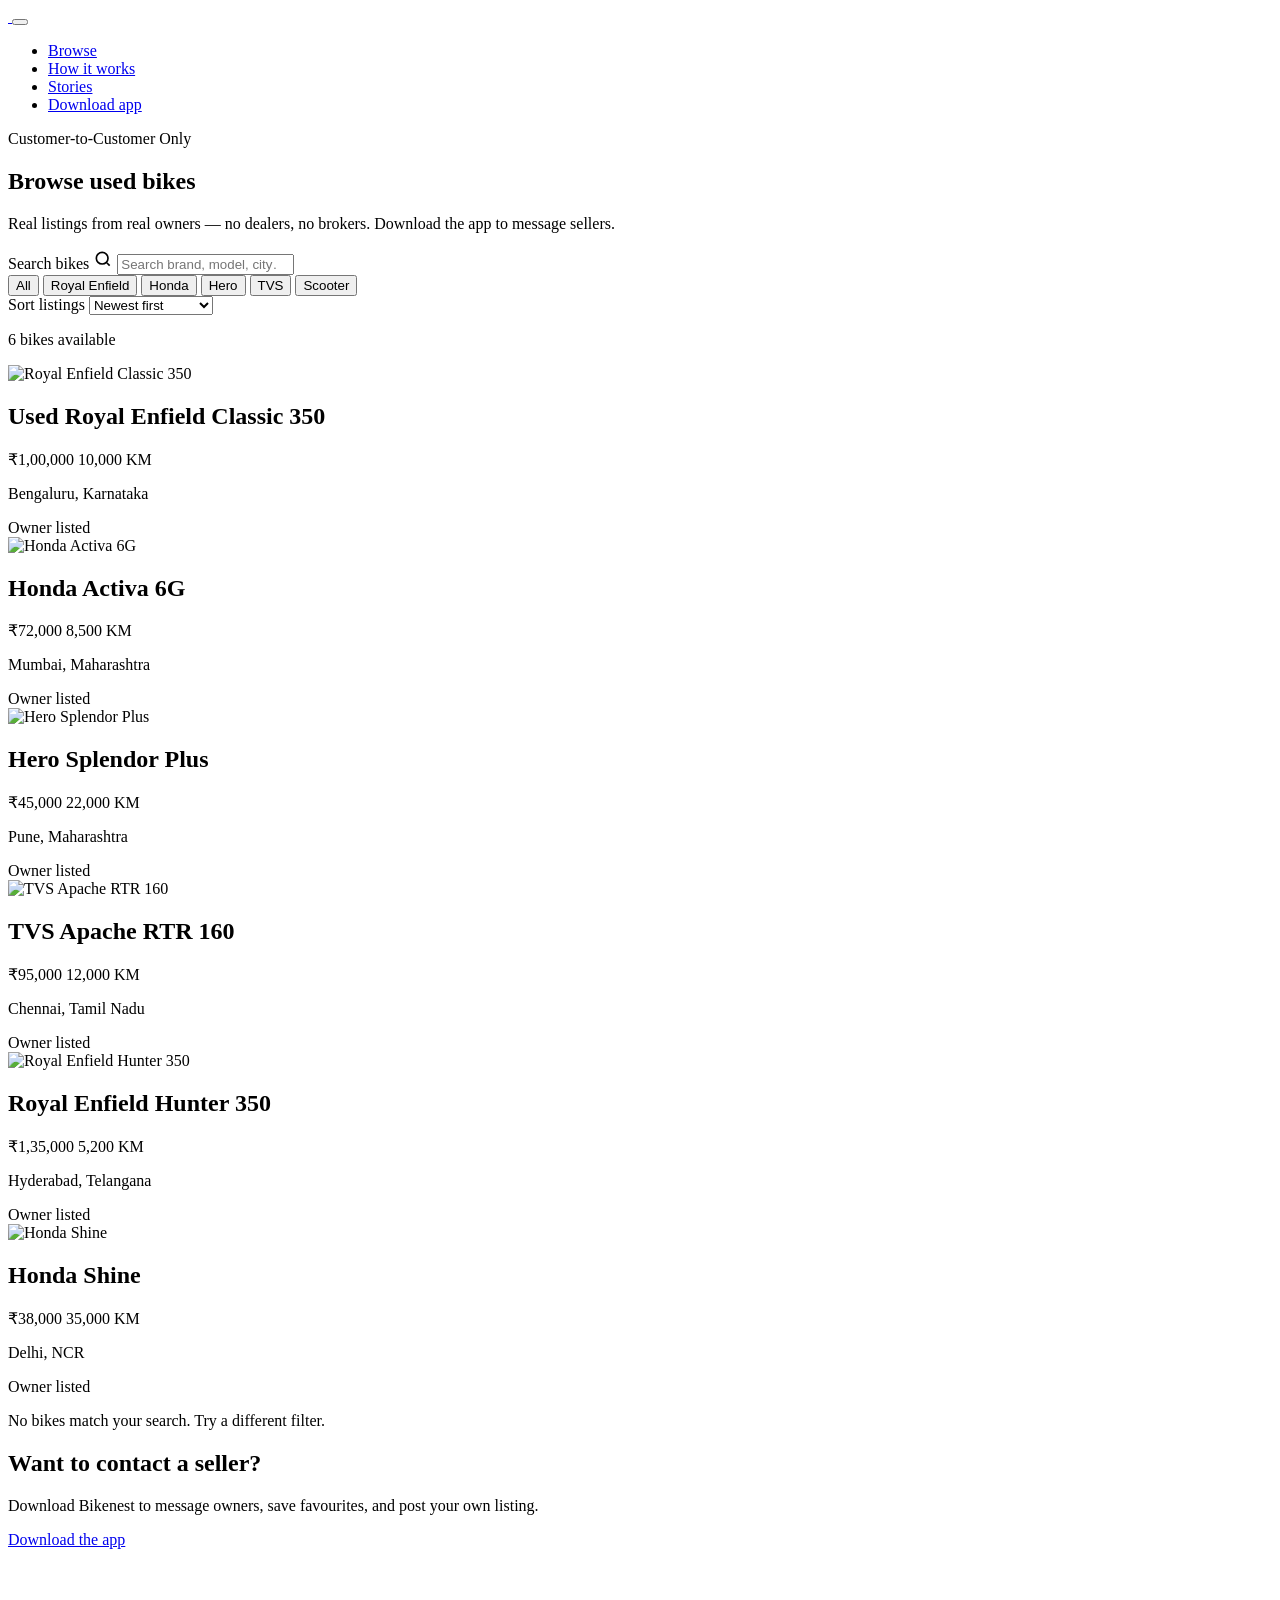
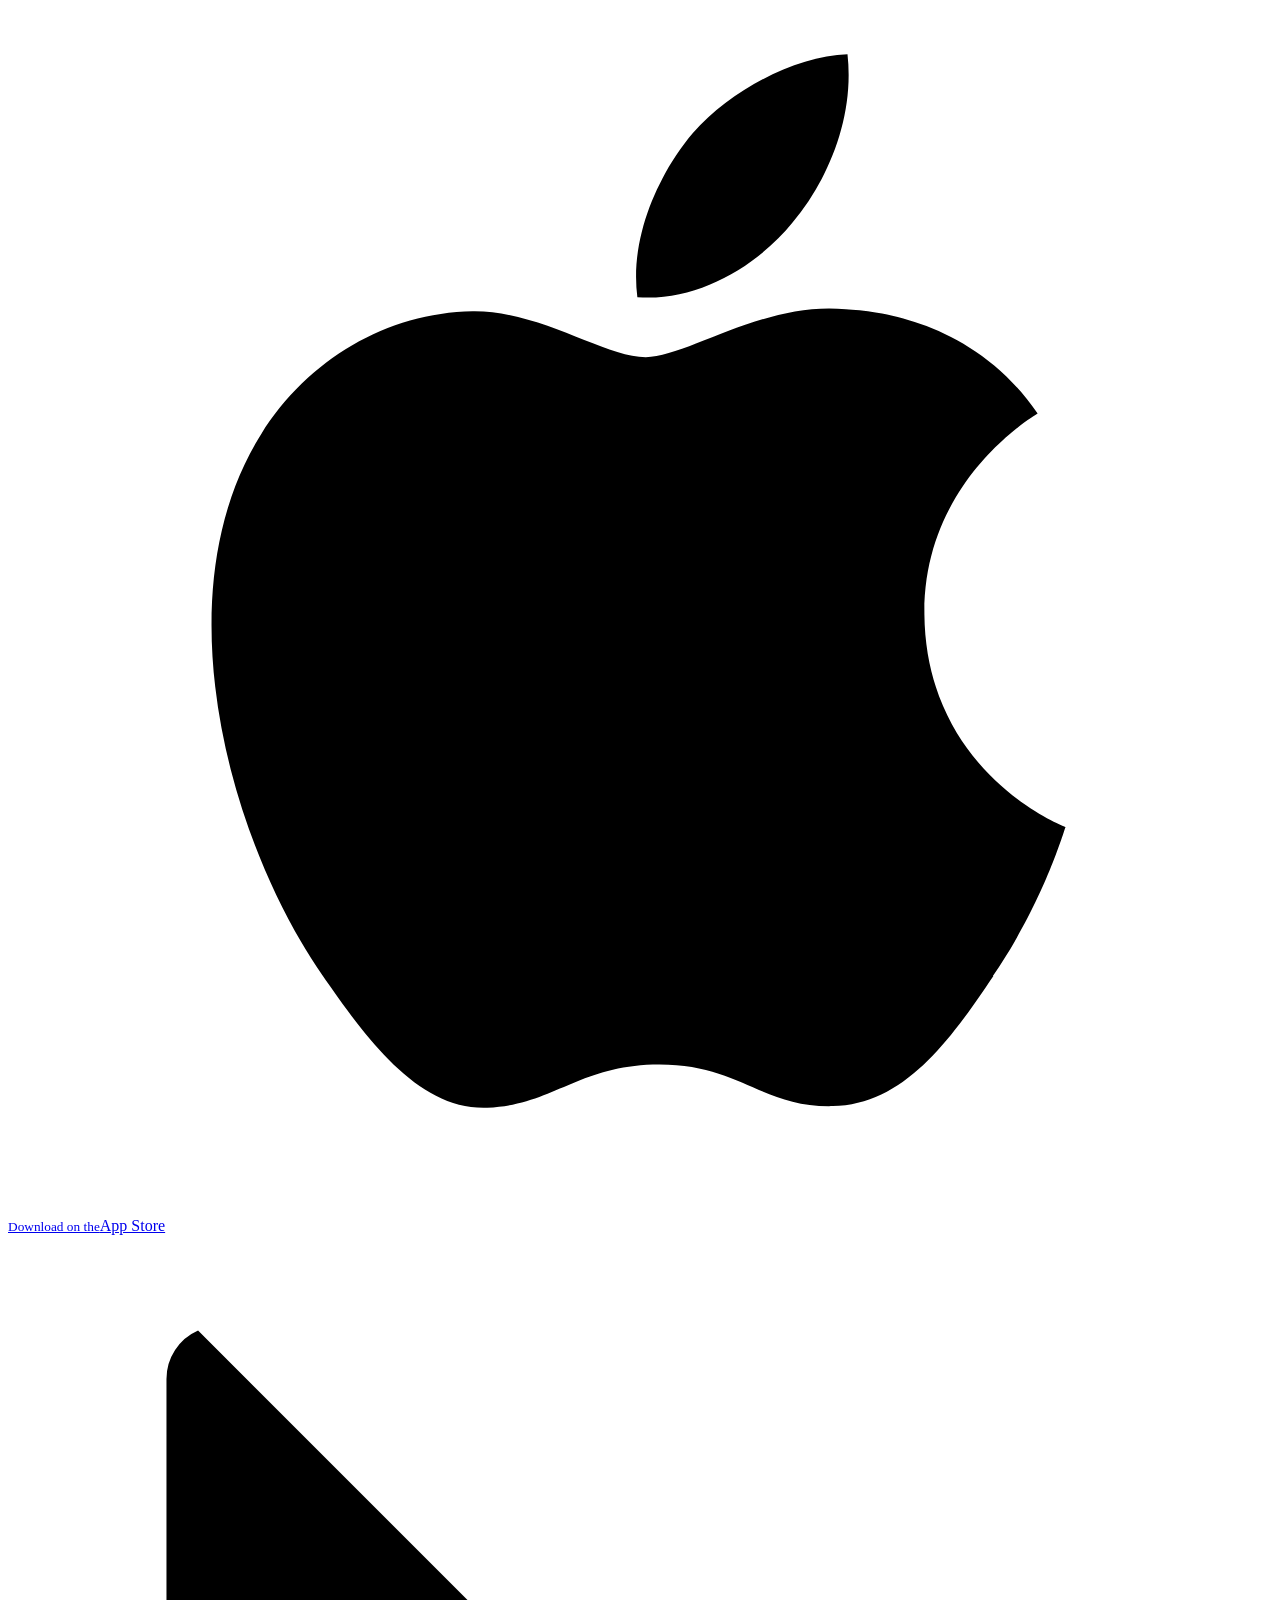
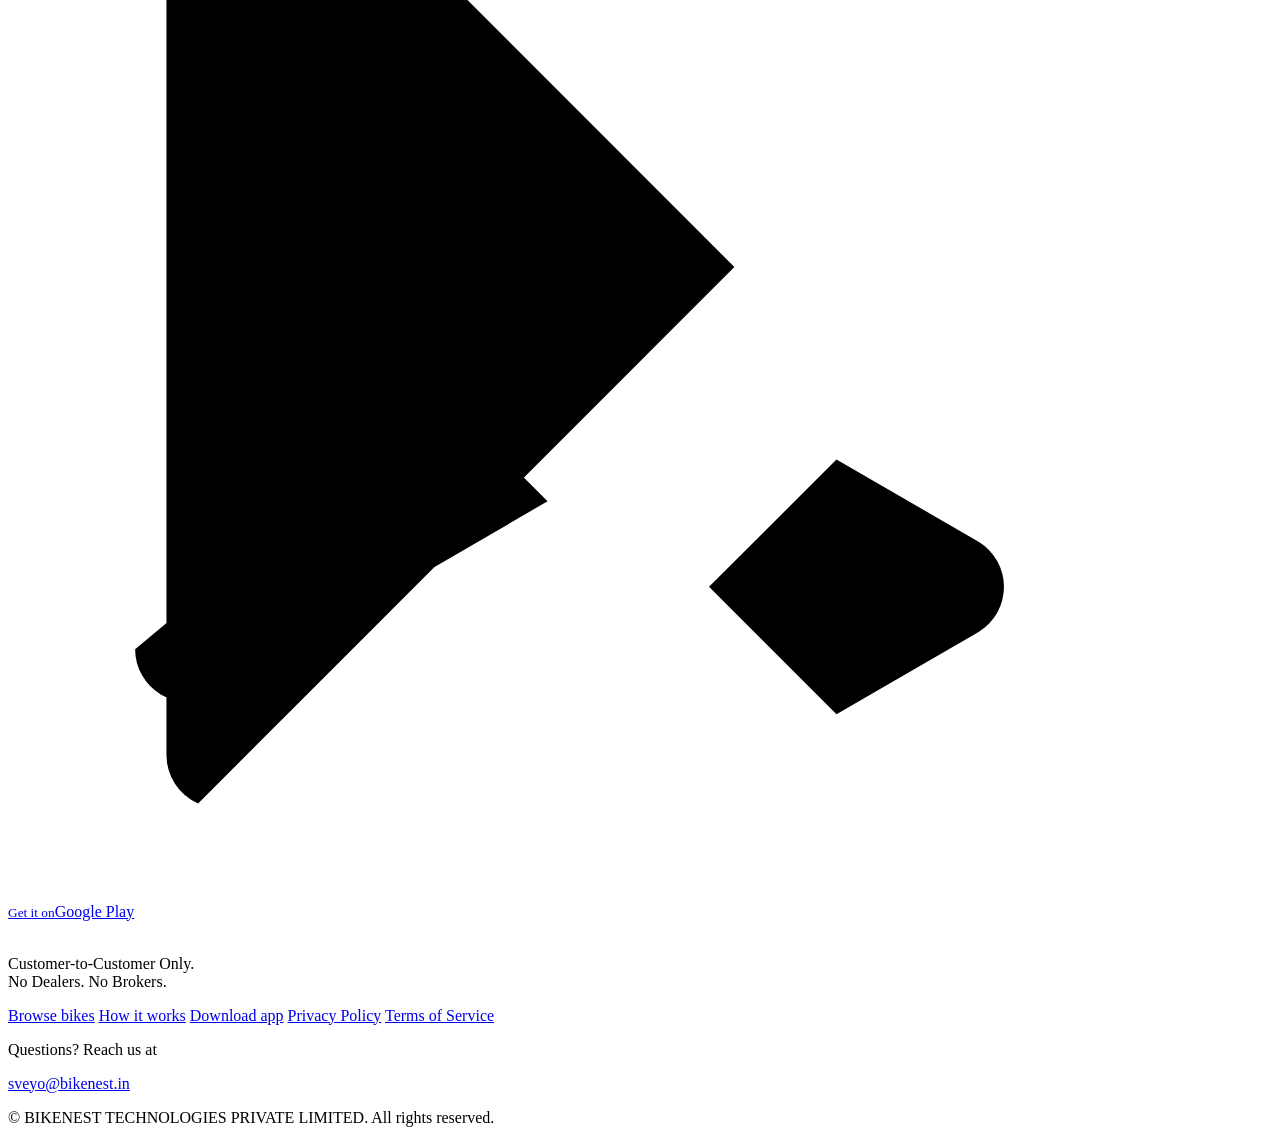
==== browse.html @ f3885f5f "Add files via upload" ====
<!DOCTYPE html>
<html lang="en">
<head>
  <meta charset="UTF-8">
  <meta name="viewport" content="width=device-width, initial-scale=1.0">
  <meta name="description" content="Browse used motorcycles and scooters listed by real owners on Bikenest.">
  <title>Browse Used Bikes — Bikenest</title>
  <link rel="preconnect" href="https://fonts.googleapis.com">
  <link rel="preconnect" href="https://fonts.gstatic.com" crossorigin>
  <link href="https://fonts.googleapis.com/css2?family=DM+Serif+Display:ital@0;1&family=Inter:wght@400;500;600;700&display=swap" rel="stylesheet">
  <link rel="stylesheet" href="css/styles.css">
  <link rel="icon" href="images/sveyo-bikenest-logo.png" type="image/png">
</head>
<body>
  <header class="site-header">
    <nav class="nav container" aria-label="Main navigation">
      <a href="index.html" class="logo" aria-label="Bikenest home">
        <img src="images/sveyo-bikenest-logo.png" alt="" class="logo-img">
      </a>

      <button class="nav-toggle" type="button" aria-expanded="false" aria-controls="nav-menu" aria-label="Open menu">
        <span></span>
        <span></span>
        <span></span>
      </button>

      <ul id="nav-menu" class="nav-links">
        <li><a href="browse.html" aria-current="page">Browse</a></li>
        <li><a href="index.html#how-it-works">How it works</a></li>
        <li><a href="index.html#stories">Stories</a></li>
        <li><a href="index.html#download" class="btn btn-sm">Download app</a></li>
      </ul>
    </nav>
  </header>

  <main>
    <section class="page-hero page-hero--browse">
      <div class="container">
        <p class="eyebrow">Customer-to-Customer Only</p>
        <h1>Browse used bikes</h1>
        <p class="page-hero-lead">Real listings from real owners — no dealers, no brokers. Download the app to message sellers.</p>
      </div>
    </section>

    <section class="browse-toolbar">
      <div class="container browse-toolbar-inner">
        <label class="search-field">
          <span class="sr-only">Search bikes</span>
          <svg width="20" height="20" viewBox="0 0 24 24" fill="none" stroke="currentColor" stroke-width="2" aria-hidden="true"><circle cx="11" cy="11" r="7"/><path d="m20 20-3.5-3.5"/></svg>
          <input type="search" id="search-input" placeholder="Search brand, model, city…" autocomplete="off">
        </label>

        <div class="filter-row">
          <div class="filter-chips" role="group" aria-label="Filter by type">
            <button type="button" class="filter-chip is-active" data-filter="all">All</button>
            <button type="button" class="filter-chip" data-filter="royal enfield">Royal Enfield</button>
            <button type="button" class="filter-chip" data-filter="honda">Honda</button>
            <button type="button" class="filter-chip" data-filter="hero">Hero</button>
            <button type="button" class="filter-chip" data-filter="tvs">TVS</button>
            <button type="button" class="filter-chip" data-filter="scooter">Scooter</button>
          </div>

          <label class="select-field">
            <span class="sr-only">Sort listings</span>
            <select id="sort-select" aria-label="Sort listings">
              <option value="newest">Newest first</option>
              <option value="price-low">Price: low to high</option>
              <option value="price-high">Price: high to low</option>
              <option value="mileage">Lowest mileage</option>
            </select>
          </label>
        </div>
      </div>
    </section>

    <section class="section browse-section">
      <div class="container">
        <p class="browse-count"><span id="listing-count">6</span> bikes available</p>

        <div class="listing-grid" id="listing-grid">
          <article class="bike-card" data-brand="royal enfield" data-price="100000" data-mileage="10000" data-keywords="royal enfield classic 350 bengaluru">
            <img src="images/bike-royal-enfield.jpg" alt="Royal Enfield Classic 350" class="bike-card-image" loading="lazy">
            <div class="bike-card-body">
              <h2>Used Royal Enfield Classic 350</h2>
              <div class="bike-card-meta">
                <span class="price">₹1,00,000</span>
                <span class="mileage">10,000 KM</span>
              </div>
              <p class="bike-card-location">Bengaluru, Karnataka</p>
              <span class="bike-card-tag">Owner listed</span>
            </div>
          </article>

          <article class="bike-card" data-brand="honda" data-price="72000" data-mileage="8500" data-keywords="honda activa 6g scooter mumbai">
            <img src="images/bike-activa.jpg" alt="Honda Activa 6G" class="bike-card-image" loading="lazy">
            <div class="bike-card-body">
              <h2>Honda Activa 6G</h2>
              <div class="bike-card-meta">
                <span class="price">₹72,000</span>
                <span class="mileage">8,500 KM</span>
              </div>
              <p class="bike-card-location">Mumbai, Maharashtra</p>
              <span class="bike-card-tag">Owner listed</span>
            </div>
          </article>

          <article class="bike-card" data-brand="hero" data-price="45000" data-mileage="22000" data-keywords="hero splendor plus pune">
            <img src="images/bike-splendor.jpg" alt="Hero Splendor Plus" class="bike-card-image" loading="lazy">
            <div class="bike-card-body">
              <h2>Hero Splendor Plus</h2>
              <div class="bike-card-meta">
                <span class="price">₹45,000</span>
                <span class="mileage">22,000 KM</span>
              </div>
              <p class="bike-card-location">Pune, Maharashtra</p>
              <span class="bike-card-tag">Owner listed</span>
            </div>
          </article>

          <article class="bike-card" data-brand="tvs" data-price="95000" data-mileage="12000" data-keywords="tvs apache rtr 160 chennai">
            <img src="images/bike-apache.jpg" alt="TVS Apache RTR 160" class="bike-card-image" loading="lazy">
            <div class="bike-card-body">
              <h2>TVS Apache RTR 160</h2>
              <div class="bike-card-meta">
                <span class="price">₹95,000</span>
                <span class="mileage">12,000 KM</span>
              </div>
              <p class="bike-card-location">Chennai, Tamil Nadu</p>
              <span class="bike-card-tag">Owner listed</span>
            </div>
          </article>

          <article class="bike-card" data-brand="royal enfield" data-price="135000" data-mileage="5200" data-keywords="royal enfield hunter 350 hyderabad">
            <img src="images/bike-hunter.jpg" alt="Royal Enfield Hunter 350" class="bike-card-image" loading="lazy">
            <div class="bike-card-body">
              <h2>Royal Enfield Hunter 350</h2>
              <div class="bike-card-meta">
                <span class="price">₹1,35,000</span>
                <span class="mileage">5,200 KM</span>
              </div>
              <p class="bike-card-location">Hyderabad, Telangana</p>
              <span class="bike-card-tag">Owner listed</span>
            </div>
          </article>

          <article class="bike-card" data-brand="honda" data-price="38000" data-mileage="35000" data-keywords="honda shine scooter delhi">
            <img src="images/bike-splendor.jpg" alt="Honda Shine" class="bike-card-image" loading="lazy">
            <div class="bike-card-body">
              <h2>Honda Shine</h2>
              <div class="bike-card-meta">
                <span class="price">₹38,000</span>
                <span class="mileage">35,000 KM</span>
              </div>
              <p class="bike-card-location">Delhi, NCR</p>
              <span class="bike-card-tag">Owner listed</span>
            </div>
          </article>
        </div>

        <p class="browse-empty is-hidden" id="browse-empty">No bikes match your search. Try a different filter.</p>
      </div>
    </section>

    <section class="app-cta-banner">
      <div class="container app-cta-inner">
        <div>
          <h2>Want to contact a seller?</h2>
          <p>Download Bikenest to message owners, save favourites, and post your own listing.</p>
        </div>
        <div class="app-cta-actions">
          <a href="index.html#download" class="btn btn-primary">Download the app</a>
          <a href="#" class="store-badge store-badge--apple" data-store="appStore" aria-label="Download on the App Store">
            <svg viewBox="0 0 24 24" aria-hidden="true"><path d="M18.71 19.5c-.83 1.24-1.71 2.45-3.05 2.47-1.34.03-1.77-.79-3.29-.79-1.53 0-2 .77-3.27.82-1.31.05-2.3-1.32-3.14-2.53C4.25 17 2.94 12.45 4.7 9.39c.87-1.52 2.43-2.48 4.12-2.51 1.28-.02 2.5.87 3.29.87.78 0 2.26-1.07 3.8-.91.65.03 2.47.26 3.64 1.98-.09.06-2.17 1.28-2.15 3.81.03 3.02 2.65 4.03 2.68 4.04-.03.07-.42 1.44-1.38 2.83M13 3.5c.73-.83 1.94-1.46 2.94-1.5.13 1.17-.34 2.35-1.04 3.19-.69.85-1.83 1.51-2.95 1.42-.15-1.15.41-2.35 1.05-3.11z"/></svg>
            <span><small>Download on the</small>App Store</span>
          </a>
          <a href="https://play.google.com/store/apps/details?id=com.sveyo.app" class="store-badge store-badge--google" data-store="playStore" target="_blank" rel="noopener noreferrer" aria-label="Get it on Google Play">
            <svg viewBox="0 0 24 24" aria-hidden="true"><path d="M3.609 1.814L13.792 12 3.61 22.186a1.003 1.003 0 0 1-.601-.918V2.732a1.003 1.003 0 0 1 .6-.918zm4.594 12.593l2.042 2.042-6.378 3.704a1.003 1.003 0 0 1-1.453-.892v-.001l5.789-4.853zm-1.18-1.18L3.61 3.814l5.789 4.853-2.376 2.376zm11.406 5.703l-2.698 1.563-2.42-2.42 2.42-2.42 2.698 1.563a1.003 1.003 0 0 1 0 1.714z"/></svg>
            <span><small>Get it on</small>Google Play</span>
          </a>
        </div>
      </div>
    </section>
  </main>

  <footer class="site-footer">
    <div class="container footer-grid">
      <div class="footer-brand">
        <a href="index.html" class="logo logo--footer">
          <img src="images/sveyo-bikenest-logo.png" alt="" class="logo-img">
        </a>
        <p>Customer-to-Customer Only.<br>No Dealers. No Brokers.</p>
      </div>
      <nav class="footer-nav" aria-label="Footer navigation">
        <a href="browse.html">Browse bikes</a>
        <a href="index.html#how-it-works">How it works</a>
        <a href="index.html#download">Download app</a>
        <a href="privacy.html">Privacy Policy</a>
        <a href="terms.html">Terms of Service</a>
      </nav>
      <div class="footer-contact">
        <p>Questions? Reach us at</p>
        <a href="mailto:sveyo@bikenest.in">sveyo@bikenest.in</a>
      </div>
    </div>
    <div class="footer-bottom container">
      <p>&copy; <span id="year"></span> BIKENEST TECHNOLOGIES PRIVATE LIMITED. All rights reserved.</p>
    </div>
  </footer>

  <script src="js/main.js"></script>
  <script src="js/browse.js"></script>
</body>
</html>
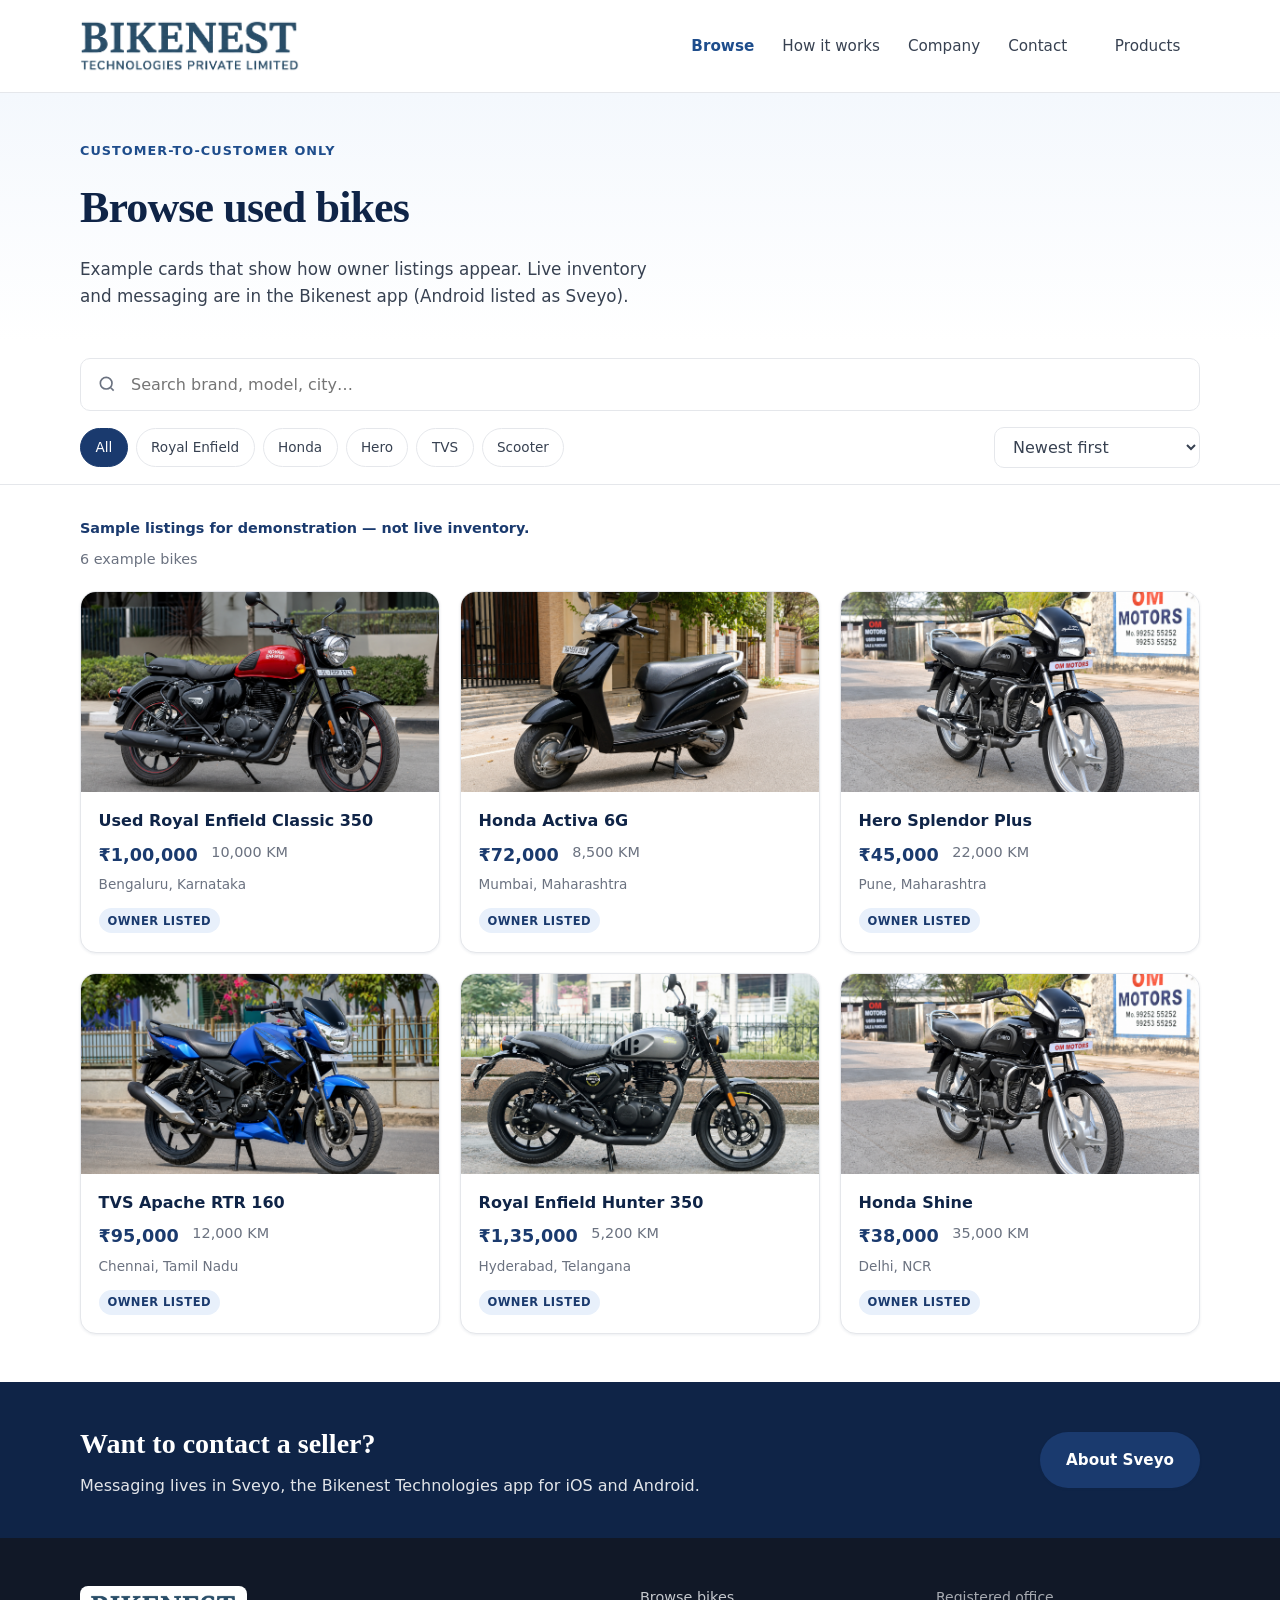
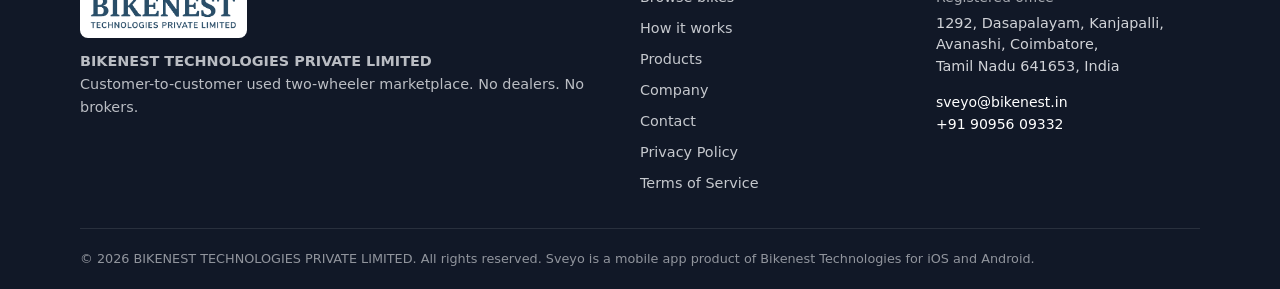
==== commit a4fee71c: "ios developer changes" ====
--- a/browse.html
+++ b/browse.html
@@ -9,13 +9,13 @@
   <link rel="preconnect" href="https://fonts.gstatic.com" crossorigin>
   <link href="https://fonts.googleapis.com/css2?family=DM+Serif+Display:ital@0;1&family=Inter:wght@400;500;600;700&display=swap" rel="stylesheet">
   <link rel="stylesheet" href="css/styles.css">
-  <link rel="icon" href="images/sveyo-bikenest-logo.png" type="image/png">
+  <link rel="icon" href="images/bikenest-favicon.png" type="image/png">
 </head>
 <body>
   <header class="site-header">
     <nav class="nav container" aria-label="Main navigation">
       <a href="index.html" class="logo" aria-label="Bikenest home">
-        <img src="images/sveyo-bikenest-logo.png" alt="" class="logo-img">
+        <img src="images/bikenest-technologies-logo.png" alt="BIKENEST TECHNOLOGIES PRIVATE LIMITED" class="logo-img">
       </a>
 
       <button class="nav-toggle" type="button" aria-expanded="false" aria-controls="nav-menu" aria-label="Open menu">
@@ -27,8 +27,9 @@
       <ul id="nav-menu" class="nav-links">
         <li><a href="browse.html" aria-current="page">Browse</a></li>
         <li><a href="index.html#how-it-works">How it works</a></li>
-        <li><a href="index.html#stories">Stories</a></li>
-        <li><a href="index.html#download" class="btn btn-sm">Download app</a></li>
+        <li><a href="about.html">Company</a></li>
+        <li><a href="contact.html">Contact</a></li>
+        <li><a href="index.html#products" class="btn btn-sm">Products</a></li>
       </ul>
     </nav>
   </header>
@@ -38,7 +39,7 @@
       <div class="container">
         <p class="eyebrow">Customer-to-Customer Only</p>
         <h1>Browse used bikes</h1>
-        <p class="page-hero-lead">Real listings from real owners — no dealers, no brokers. Download the app to message sellers.</p>
+        <p class="page-hero-lead">Example cards that show how owner listings appear. Live inventory and messaging are in the Bikenest app (Android listed as Sveyo).</p>
       </div>
     </section>
 
@@ -75,7 +76,8 @@
 
     <section class="section browse-section">
       <div class="container">
-        <p class="browse-count"><span id="listing-count">6</span> bikes available</p>
+        <p class="browse-note">Sample listings for demonstration — not live inventory.</p>
+        <p class="browse-count"><span id="listing-count">6</span> example bikes</p>
 
         <div class="listing-grid" id="listing-grid">
           <article class="bike-card" data-brand="royal enfield" data-price="100000" data-mileage="10000" data-keywords="royal enfield classic 350 bengaluru">
@@ -165,18 +167,10 @@
       <div class="container app-cta-inner">
         <div>
           <h2>Want to contact a seller?</h2>
-          <p>Download Bikenest to message owners, save favourites, and post your own listing.</p>
+          <p>Messaging lives in Sveyo, the Bikenest Technologies app for iOS and Android.</p>
         </div>
         <div class="app-cta-actions">
-          <a href="index.html#download" class="btn btn-primary">Download the app</a>
-          <a href="#" class="store-badge store-badge--apple" data-store="appStore" aria-label="Download on the App Store">
-            <svg viewBox="0 0 24 24" aria-hidden="true"><path d="M18.71 19.5c-.83 1.24-1.71 2.45-3.05 2.47-1.34.03-1.77-.79-3.29-.79-1.53 0-2 .77-3.27.82-1.31.05-2.3-1.32-3.14-2.53C4.25 17 2.94 12.45 4.7 9.39c.87-1.52 2.43-2.48 4.12-2.51 1.28-.02 2.5.87 3.29.87.78 0 2.26-1.07 3.8-.91.65.03 2.47.26 3.64 1.98-.09.06-2.17 1.28-2.15 3.81.03 3.02 2.65 4.03 2.68 4.04-.03.07-.42 1.44-1.38 2.83M13 3.5c.73-.83 1.94-1.46 2.94-1.5.13 1.17-.34 2.35-1.04 3.19-.69.85-1.83 1.51-2.95 1.42-.15-1.15.41-2.35 1.05-3.11z"/></svg>
-            <span><small>Download on the</small>App Store</span>
-          </a>
-          <a href="https://play.google.com/store/apps/details?id=com.sveyo.app" class="store-badge store-badge--google" data-store="playStore" target="_blank" rel="noopener noreferrer" aria-label="Get it on Google Play">
-            <svg viewBox="0 0 24 24" aria-hidden="true"><path d="M3.609 1.814L13.792 12 3.61 22.186a1.003 1.003 0 0 1-.601-.918V2.732a1.003 1.003 0 0 1 .6-.918zm4.594 12.593l2.042 2.042-6.378 3.704a1.003 1.003 0 0 1-1.453-.892v-.001l5.789-4.853zm-1.18-1.18L3.61 3.814l5.789 4.853-2.376 2.376zm11.406 5.703l-2.698 1.563-2.42-2.42 2.42-2.42 2.698 1.563a1.003 1.003 0 0 1 0 1.714z"/></svg>
-            <span><small>Get it on</small>Google Play</span>
-          </a>
+          <a href="index.html#products" class="btn btn-primary">About Sveyo</a>
         </div>
       </div>
     </section>
@@ -186,24 +180,35 @@
     <div class="container footer-grid">
       <div class="footer-brand">
         <a href="index.html" class="logo logo--footer">
-          <img src="images/sveyo-bikenest-logo.png" alt="" class="logo-img">
+          <img src="images/bikenest-technologies-logo.png" alt="BIKENEST TECHNOLOGIES PRIVATE LIMITED" class="logo-img">
         </a>
-        <p>Customer-to-Customer Only.<br>No Dealers. No Brokers.</p>
+        <p><strong>BIKENEST TECHNOLOGIES PRIVATE LIMITED</strong></p>
+        <p>Customer-to-customer used two-wheeler marketplace. No dealers. No brokers.</p>
       </div>
       <nav class="footer-nav" aria-label="Footer navigation">
         <a href="browse.html">Browse bikes</a>
         <a href="index.html#how-it-works">How it works</a>
-        <a href="index.html#download">Download app</a>
+        <a href="index.html#products">Products</a>
+        <a href="about.html">Company</a>
+        <a href="contact.html">Contact</a>
         <a href="privacy.html">Privacy Policy</a>
         <a href="terms.html">Terms of Service</a>
       </nav>
       <div class="footer-contact">
-        <p>Questions? Reach us at</p>
-        <a href="mailto:sveyo@bikenest.in">sveyo@bikenest.in</a>
+        <p>Registered office</p>
+        <address>
+          1292, Dasapalayam, Kanjapalli,<br>
+          Avanashi, Coimbatore,<br>
+          Tamil Nadu 641653, India
+        </address>
+        <p class="footer-contact-links">
+          <a href="mailto:sveyo@bikenest.in">sveyo@bikenest.in</a><br>
+          <a href="tel:+919095609332">+91 90956 09332</a>
+        </p>
       </div>
     </div>
     <div class="footer-bottom container">
-      <p>&copy; <span id="year"></span> BIKENEST TECHNOLOGIES PRIVATE LIMITED. All rights reserved.</p>
+      <p>&copy; <span id="year"></span> BIKENEST TECHNOLOGIES PRIVATE LIMITED. All rights reserved. Sveyo is a mobile app product of Bikenest Technologies for iOS and Android.</p>
     </div>
   </footer>
 
--- a/css/styles.css
+++ b/css/styles.css
@@ -0,0 +1,1412 @@
+/* Bikenest — static landing page */
+
+:root {
+  --blue-900: #0f2447;
+  --blue-800: #1a3a6e;
+  --blue-700: #1e4d8c;
+  --blue-600: #2563b5;
+  --blue-100: #e8f0fb;
+  --blue-50: #f4f8fd;
+  --white: #ffffff;
+  --gray-900: #111827;
+  --gray-700: #374151;
+  --gray-500: #6b7280;
+  --gray-200: #e5e7eb;
+  --gray-100: #f3f4f6;
+  --shadow-sm: 0 1px 3px rgba(15, 36, 71, 0.08);
+  --shadow-md: 0 8px 30px rgba(15, 36, 71, 0.12);
+  --shadow-lg: 0 20px 50px rgba(15, 36, 71, 0.18);
+  --radius: 16px;
+  --radius-sm: 10px;
+  --font-sans: "Inter", system-ui, -apple-system, sans-serif;
+  --font-serif: "DM Serif Display", Georgia, serif;
+  --header-height: 92px;
+}
+
+*,
+*::before,
+*::after {
+  box-sizing: border-box;
+}
+
+html {
+  scroll-behavior: smooth;
+}
+
+body {
+  margin: 0;
+  font-family: var(--font-sans);
+  color: var(--gray-900);
+  background: var(--white);
+  line-height: 1.6;
+  -webkit-font-smoothing: antialiased;
+}
+
+img {
+  max-width: 100%;
+  display: block;
+}
+
+a {
+  color: inherit;
+  text-decoration: none;
+}
+
+button {
+  font: inherit;
+  cursor: pointer;
+}
+
+.container {
+  width: min(1120px, calc(100% - 2rem));
+  margin-inline: auto;
+}
+
+/* Header */
+.site-header {
+  position: sticky;
+  top: 0;
+  z-index: 100;
+  background: var(--white);
+  border-bottom: 1px solid var(--gray-200);
+}
+
+.nav {
+  display: flex;
+  align-items: center;
+  justify-content: space-between;
+  min-height: var(--header-height);
+  gap: 1rem;
+}
+
+.logo {
+  display: inline-flex;
+  align-items: center;
+}
+
+.logo-img {
+  display: block;
+  height: 56px;
+  width: auto;
+  max-width: min(360px, 78vw);
+  object-fit: contain;
+  background: var(--white);
+}
+
+.nav-links {
+  display: flex;
+  align-items: center;
+  gap: 1.75rem;
+  list-style: none;
+  margin: 0;
+  padding: 0;
+}
+
+.nav-links a {
+  font-size: 0.95rem;
+  font-weight: 500;
+  color: var(--gray-700);
+  transition: color 0.2s;
+}
+
+.nav-links a:hover {
+  color: var(--blue-700);
+}
+
+.nav-toggle {
+  display: none;
+  flex-direction: column;
+  gap: 5px;
+  padding: 0.5rem;
+  border: none;
+  background: transparent;
+}
+
+.nav-toggle span {
+  display: block;
+  width: 22px;
+  height: 2px;
+  background: var(--blue-800);
+  border-radius: 2px;
+  transition: transform 0.2s, opacity 0.2s;
+}
+
+/* Buttons */
+.btn {
+  display: inline-flex;
+  align-items: center;
+  justify-content: center;
+  padding: 0.85rem 1.5rem;
+  border-radius: 999px;
+  font-weight: 600;
+  font-size: 0.95rem;
+  border: 2px solid transparent;
+  transition: transform 0.15s, box-shadow 0.15s, background 0.15s;
+}
+
+.btn:hover {
+  transform: translateY(-1px);
+}
+
+.btn-primary {
+  background: var(--blue-800);
+  color: var(--white);
+  box-shadow: var(--shadow-sm);
+}
+
+.btn-primary:hover {
+  background: var(--blue-700);
+  box-shadow: var(--shadow-md);
+}
+
+.btn-outline {
+  background: var(--white);
+  color: var(--blue-800);
+  border-color: var(--blue-800);
+}
+
+.btn-outline:hover {
+  background: var(--blue-50);
+}
+
+.btn-sm {
+  padding: 0.55rem 1.1rem;
+  font-size: 0.875rem;
+}
+
+/* Store badges */
+.store-badge {
+  display: inline-flex;
+  align-items: center;
+  gap: 0.65rem;
+  padding: 0.65rem 1rem;
+  border-radius: var(--radius-sm);
+  background: var(--gray-900);
+  color: var(--white);
+  min-width: 160px;
+  transition: transform 0.15s, opacity 0.15s;
+}
+
+.store-badge:hover {
+  transform: translateY(-2px);
+  opacity: 0.92;
+}
+
+.store-badge svg {
+  width: 28px;
+  height: 28px;
+  fill: currentColor;
+  flex-shrink: 0;
+}
+
+.store-badge span {
+  display: flex;
+  flex-direction: column;
+  line-height: 1.15;
+  font-weight: 600;
+  font-size: 1rem;
+}
+
+.store-badge small {
+  font-size: 0.65rem;
+  font-weight: 400;
+  opacity: 0.85;
+}
+
+.store-badge--light {
+  background: var(--white);
+  color: var(--gray-900);
+  border: 1px solid rgba(255, 255, 255, 0.2);
+}
+
+.store-badge--soon {
+  cursor: default;
+  opacity: 0.88;
+}
+
+.store-badge--soon:hover {
+  transform: none;
+  opacity: 0.88;
+}
+
+/* Hero */
+.hero {
+  padding: 3rem 0 4rem;
+  background:
+    radial-gradient(circle at 80% 20%, rgba(37, 99, 181, 0.08), transparent 45%),
+    linear-gradient(180deg, var(--blue-50) 0%, var(--white) 100%);
+}
+
+.hero-grid {
+  display: grid;
+  grid-template-columns: 1fr 1fr;
+  gap: 3rem;
+  align-items: center;
+}
+
+.eyebrow {
+  margin: 0 0 0.75rem;
+  font-size: 0.8rem;
+  font-weight: 700;
+  letter-spacing: 0.08em;
+  text-transform: uppercase;
+  color: var(--blue-700);
+}
+
+.eyebrow--light {
+  color: rgba(255, 255, 255, 0.75);
+}
+
+.hero-content h1 {
+  margin: 0 0 1rem;
+  font-family: var(--font-serif);
+  font-size: clamp(2.25rem, 4vw, 3.25rem);
+  line-height: 1.1;
+  letter-spacing: -0.02em;
+  color: var(--blue-900);
+}
+
+.hero-content .highlight {
+  color: var(--blue-700);
+}
+
+.hero-lead {
+  margin: 0 0 1.75rem;
+  font-size: 1.05rem;
+  color: var(--gray-700);
+  max-width: 34rem;
+}
+
+.hero-actions {
+  display: flex;
+  flex-wrap: wrap;
+  gap: 0.75rem;
+  margin-bottom: 1.75rem;
+}
+
+.hero-badges {
+  display: flex;
+  flex-wrap: wrap;
+  gap: 0.75rem;
+}
+
+.hero-visual {
+  position: relative;
+}
+
+.hero-showcase {
+  position: relative;
+  min-height: 480px;
+  border-radius: 24px;
+  overflow: hidden;
+  box-shadow: var(--shadow-lg);
+  background: var(--blue-100);
+}
+
+.hero-showcase-bg {
+  width: 100%;
+  height: 100%;
+  min-height: 480px;
+  object-fit: cover;
+  display: block;
+}
+
+.hero-phone {
+  position: absolute;
+  width: 38%;
+  max-width: 200px;
+  filter: drop-shadow(0 20px 40px rgba(15, 36, 71, 0.25));
+  border-radius: 20px;
+}
+
+.hero-phone--front {
+  right: 8%;
+  top: 12%;
+  z-index: 2;
+  transform: rotate(2deg);
+}
+
+.hero-phone--back {
+  right: 32%;
+  bottom: 8%;
+  z-index: 3;
+  width: 42%;
+  max-width: 220px;
+  transform: rotate(-4deg);
+}
+
+/* Trust bar */
+.trust-bar {
+  padding: 1.5rem 0;
+  border-block: 1px solid var(--gray-200);
+  background: var(--white);
+}
+
+.trust-grid {
+  display: grid;
+  grid-template-columns: repeat(4, 1fr);
+  gap: 1.5rem;
+}
+
+.trust-grid article {
+  text-align: center;
+}
+
+.trust-grid strong {
+  display: block;
+  font-size: 1rem;
+  color: var(--blue-800);
+  margin-bottom: 0.2rem;
+}
+
+.trust-grid span {
+  font-size: 0.875rem;
+  color: var(--gray-500);
+}
+
+/* Pan-India / C2C reach */
+.reach {
+  background: linear-gradient(180deg, var(--blue-50) 0%, var(--white) 100%);
+}
+
+.reach-grid {
+  display: grid;
+  grid-template-columns: repeat(2, minmax(0, 1fr));
+  gap: 1.5rem;
+  align-items: start;
+}
+
+.reach-card {
+  display: flex;
+  flex-direction: column;
+  height: auto;
+  margin: 0;
+  background: var(--white);
+  border-radius: var(--radius);
+  overflow: hidden;
+  border: 1px solid var(--gray-200);
+  box-shadow: var(--shadow-md);
+}
+
+.reach-card img {
+  display: block;
+  width: 100%;
+  height: auto;
+  object-fit: contain;
+}
+
+.reach-card--product img {
+  aspect-ratio: 1 / 1;
+  object-fit: cover;
+  object-position: center 60%;
+}
+
+.reach-card figcaption {
+  padding: 1.25rem 1.5rem 1.5rem;
+  border-top: 1px solid var(--gray-200);
+}
+
+.reach-card h3 {
+  margin: 0 0 0.35rem;
+  font-size: 1.1rem;
+  color: var(--blue-900);
+}
+
+.reach-card p {
+  margin: 0;
+  font-size: 0.925rem;
+  color: var(--gray-700);
+}
+
+/* Sections */
+.section {
+  padding: 5rem 0;
+}
+
+.section-head {
+  margin-bottom: 2.5rem;
+}
+
+.section-head--center {
+  text-align: center;
+}
+
+.section-head--center .section-lead {
+  margin-inline: auto;
+}
+
+.section-head h2 {
+  margin: 0;
+  font-family: var(--font-serif);
+  font-size: clamp(1.75rem, 3vw, 2.5rem);
+  color: var(--blue-900);
+  letter-spacing: -0.02em;
+}
+
+.section-lead {
+  margin: 0.75rem 0 0;
+  color: var(--gray-700);
+  max-width: 32rem;
+}
+
+/* Steps */
+.steps {
+  display: grid;
+  grid-template-columns: repeat(4, 1fr);
+  gap: 1.5rem;
+  list-style: none;
+  margin: 0;
+  padding: 0;
+  counter-reset: none;
+}
+
+.steps li {
+  background: var(--white);
+  border: 1px solid var(--gray-200);
+  border-radius: var(--radius);
+  padding: 1.5rem;
+  box-shadow: var(--shadow-sm);
+}
+
+.step-num {
+  display: inline-flex;
+  align-items: center;
+  justify-content: center;
+  width: 2rem;
+  height: 2rem;
+  border-radius: 50%;
+  background: var(--blue-100);
+  color: var(--blue-800);
+  font-weight: 700;
+  font-size: 0.875rem;
+  margin-bottom: 0.75rem;
+}
+
+.steps h3 {
+  margin: 0 0 0.5rem;
+  font-size: 1.05rem;
+  color: var(--blue-900);
+}
+
+.steps p {
+  margin: 0;
+  font-size: 0.9rem;
+  color: var(--gray-700);
+}
+
+.how-it-works {
+  background: var(--gray-100);
+}
+
+/* Features */
+.features-grid {
+  display: grid;
+  grid-template-columns: 1fr 1fr;
+  gap: 3rem;
+  align-items: start;
+}
+
+.feature-cards {
+  display: grid;
+  grid-template-columns: 1fr 1fr;
+  gap: 1rem;
+}
+
+.feature-card {
+  padding: 1.25rem;
+  border-radius: var(--radius);
+  border: 1px solid var(--gray-200);
+  background: var(--white);
+  transition: box-shadow 0.2s, transform 0.2s;
+}
+
+.feature-card:hover {
+  box-shadow: var(--shadow-md);
+  transform: translateY(-2px);
+}
+
+.feature-icon {
+  display: inline-flex;
+  align-items: center;
+  justify-content: center;
+  width: 2.5rem;
+  height: 2.5rem;
+  border-radius: 10px;
+  background: var(--blue-100);
+  color: var(--blue-800);
+  margin-bottom: 0.75rem;
+}
+
+.feature-card h3 {
+  margin: 0 0 0.4rem;
+  font-size: 1rem;
+  color: var(--blue-900);
+}
+
+.feature-card p {
+  margin: 0;
+  font-size: 0.875rem;
+  color: var(--gray-700);
+}
+
+/* App mockup in features */
+.listing-preview {
+  display: flex;
+  align-items: center;
+  justify-content: center;
+}
+
+.app-mockup-img {
+  width: min(280px, 100%);
+  filter: drop-shadow(0 24px 48px rgba(15, 36, 71, 0.2));
+  border-radius: 24px;
+}
+
+/* App showcase section */
+.app-showcase {
+  background: var(--white);
+  border-block: 1px solid var(--gray-200);
+}
+
+.app-showcase-grid {
+  display: grid;
+  grid-template-columns: 1fr 1.1fr;
+  gap: 3rem;
+  align-items: center;
+}
+
+.app-showcase-copy h2 {
+  margin: 0 0 0.75rem;
+  font-family: var(--font-serif);
+  font-size: clamp(1.75rem, 3vw, 2.5rem);
+  color: var(--blue-900);
+  letter-spacing: -0.02em;
+}
+
+.app-showcase-list {
+  margin: 1.5rem 0 0;
+  padding: 0;
+  list-style: none;
+}
+
+.app-showcase-list li {
+  position: relative;
+  padding-left: 1.5rem;
+  margin-bottom: 0.65rem;
+  color: var(--gray-700);
+  font-size: 0.95rem;
+}
+
+.app-showcase-list li::before {
+  content: "";
+  position: absolute;
+  left: 0;
+  top: 0.55rem;
+  width: 8px;
+  height: 8px;
+  border-radius: 50%;
+  background: var(--blue-700);
+}
+
+.app-showcase-phones {
+  position: relative;
+  min-height: 420px;
+  display: flex;
+  align-items: center;
+  justify-content: center;
+}
+
+.showcase-phone {
+  position: absolute;
+  width: 46%;
+  max-width: 240px;
+  filter: drop-shadow(0 20px 40px rgba(15, 36, 71, 0.18));
+  border-radius: 24px;
+}
+
+.showcase-phone--left {
+  left: 8%;
+  top: 5%;
+  transform: rotate(-6deg);
+  z-index: 1;
+}
+
+.showcase-phone--right {
+  right: 8%;
+  bottom: 5%;
+  transform: rotate(4deg);
+  z-index: 2;
+}
+
+/* Testimonials */
+.stories {
+  background: var(--blue-50);
+}
+
+.testimonial-grid {
+  display: grid;
+  grid-template-columns: 1fr 1fr;
+  gap: 1.5rem;
+}
+
+.testimonial-card {
+  position: relative;
+  min-height: 460px;
+  border-radius: var(--radius);
+  overflow: hidden;
+  box-shadow: var(--shadow-md);
+}
+
+.testimonial-photo {
+  position: absolute;
+  inset: 0;
+  width: 100%;
+  height: 100%;
+  object-fit: cover;
+}
+
+.testimonial-content {
+  position: absolute;
+  inset: 0;
+  display: flex;
+  flex-direction: column;
+  justify-content: flex-end;
+  padding: 2rem;
+  color: var(--white);
+  background: linear-gradient(to top, rgba(0, 0, 0, 0.88) 0%, rgba(0, 0, 0, 0.35) 50%, transparent 100%);
+  z-index: 1;
+}
+
+.testimonial-tag {
+  display: inline-block;
+  padding: 0.35rem 0.75rem;
+  border-radius: 999px;
+  background: rgba(255, 255, 255, 0.2);
+  backdrop-filter: blur(4px);
+  font-size: 0.8rem;
+  font-weight: 500;
+  margin-bottom: 0.75rem;
+}
+
+.testimonial-card h3 {
+  margin: 0 0 0.75rem;
+  font-family: var(--font-serif);
+  font-size: clamp(1.35rem, 2.5vw, 1.75rem);
+  line-height: 1.2;
+}
+
+.testimonial-content blockquote {
+  margin: 0;
+  font-size: 0.95rem;
+  line-height: 1.55;
+  opacity: 0.95;
+}
+
+.price {
+  font-weight: 700;
+  color: var(--blue-800);
+  font-size: 1.1rem;
+}
+
+.mileage {
+  color: var(--gray-500);
+  font-size: 0.9rem;
+}
+
+/* Download */
+.download {
+  background: linear-gradient(135deg, var(--blue-900) 0%, var(--blue-700) 100%);
+  color: var(--white);
+}
+
+.download-grid {
+  display: grid;
+  grid-template-columns: 1fr 1fr;
+  gap: 3rem;
+  align-items: center;
+}
+
+.download-content h2 {
+  margin: 0 0 1rem;
+  font-family: var(--font-serif);
+  font-size: clamp(2rem, 3.5vw, 2.75rem);
+  letter-spacing: -0.02em;
+}
+
+.download-lead {
+  margin: 0 0 2rem;
+  font-size: 1.05rem;
+  opacity: 0.9;
+  max-width: 28rem;
+}
+
+.download-badges {
+  display: flex;
+  flex-wrap: wrap;
+  gap: 0.75rem;
+}
+
+.download-image {
+  width: 100%;
+  height: 100%;
+  min-height: 280px;
+  object-fit: contain;
+  border-radius: var(--radius);
+  box-shadow: var(--shadow-lg);
+}
+
+/* Footer */
+.site-footer {
+  background: var(--gray-900);
+  color: var(--gray-200);
+  padding-top: 3rem;
+}
+
+.footer-grid {
+  display: grid;
+  grid-template-columns: 2fr 1fr 1fr;
+  gap: 2rem;
+  padding-bottom: 2rem;
+}
+
+.logo--footer {
+  margin-bottom: 0.75rem;
+}
+
+.logo--footer .logo-img {
+  height: 52px;
+  max-width: min(320px, 85vw);
+  padding: 0.45rem 0.6rem;
+  background: var(--white);
+  border-radius: 8px;
+}
+
+.footer-brand p {
+  margin: 0;
+  font-size: 0.9rem;
+  opacity: 0.8;
+}
+
+.footer-nav {
+  display: flex;
+  flex-direction: column;
+  gap: 0.5rem;
+}
+
+.footer-nav a {
+  font-size: 0.9rem;
+  opacity: 0.85;
+  transition: opacity 0.2s;
+}
+
+.footer-nav a:hover {
+  opacity: 1;
+}
+
+.footer-contact p {
+  margin: 0 0 0.25rem;
+  font-size: 0.875rem;
+  opacity: 0.7;
+}
+
+.footer-contact address {
+  margin: 0 0 0.85rem;
+  font-style: normal;
+  font-size: 0.9rem;
+  line-height: 1.5;
+  opacity: 0.9;
+}
+
+.footer-contact a {
+  color: var(--white);
+  font-weight: 500;
+}
+
+.footer-contact-links {
+  opacity: 1 !important;
+}
+
+.footer-bottom {
+  border-top: 1px solid rgba(255, 255, 255, 0.1);
+  padding: 1.25rem 0;
+}
+
+.footer-bottom p {
+  margin: 0;
+  font-size: 0.8rem;
+  opacity: 0.6;
+}
+
+/* Responsive */
+@media (max-width: 960px) {
+  .hero-grid,
+  .features-grid,
+  .download-grid,
+  .app-showcase-grid,
+  .product-card,
+  .reach-grid {
+    grid-template-columns: 1fr;
+  }
+
+  .hero-showcase {
+    min-height: 380px;
+  }
+
+  .hero-showcase-bg {
+    min-height: 380px;
+  }
+
+  .hero-phone--front {
+    right: 5%;
+    width: 42%;
+  }
+
+  .hero-phone--back {
+    right: 28%;
+    width: 46%;
+  }
+
+  .app-showcase-phones {
+    min-height: 360px;
+  }
+
+  .hero-visual {
+    order: -1;
+  }
+
+  .steps,
+  .trust-grid {
+    grid-template-columns: repeat(2, 1fr);
+  }
+
+  .footer-grid {
+    grid-template-columns: 1fr 1fr;
+  }
+}
+
+@media (max-width: 720px) {
+  :root {
+    --header-height: 80px;
+  }
+
+  .logo-img {
+    height: 44px;
+  }
+
+  .nav-toggle {
+    display: flex;
+  }
+
+  .nav-links {
+    position: fixed;
+    inset: var(--header-height) 0 auto 0;
+    flex-direction: column;
+    align-items: stretch;
+    padding: 1.5rem;
+    background: var(--white);
+    border-bottom: 1px solid var(--gray-200);
+    box-shadow: var(--shadow-md);
+    transform: translateY(-120%);
+    opacity: 0;
+    pointer-events: none;
+    transition: transform 0.25s, opacity 0.25s;
+  }
+
+  .nav-links.is-open {
+    transform: translateY(0);
+    opacity: 1;
+    pointer-events: auto;
+  }
+
+  .nav-links .btn-sm {
+    text-align: center;
+  }
+
+  .nav-toggle[aria-expanded="true"] span:nth-child(1) {
+    transform: translateY(7px) rotate(45deg);
+  }
+
+  .nav-toggle[aria-expanded="true"] span:nth-child(2) {
+    opacity: 0;
+  }
+
+  .nav-toggle[aria-expanded="true"] span:nth-child(3) {
+    transform: translateY(-7px) rotate(-45deg);
+  }
+
+  .steps,
+  .trust-grid,
+  .feature-cards,
+  .testimonial-grid,
+  .footer-grid {
+    grid-template-columns: 1fr;
+  }
+
+  .testimonial-card {
+    min-height: 380px;
+  }
+
+  .showcase-phone {
+    width: 52%;
+  }
+
+  .hero {
+    padding-top: 2rem;
+  }
+
+  .filter-row {
+    flex-direction: column;
+    align-items: stretch;
+  }
+
+  .app-cta-inner {
+    flex-direction: column;
+    text-align: center;
+  }
+
+  .app-cta-actions {
+    justify-content: center;
+  }
+}
+
+/* Utility */
+.sr-only {
+  position: absolute;
+  width: 1px;
+  height: 1px;
+  padding: 0;
+  margin: -1px;
+  overflow: hidden;
+  clip: rect(0, 0, 0, 0);
+  white-space: nowrap;
+  border: 0;
+}
+
+.is-hidden {
+  display: none !important;
+}
+
+.nav-links a[aria-current="page"] {
+  color: var(--blue-700);
+  font-weight: 600;
+}
+
+/* Page hero (inner pages) */
+.page-hero {
+  padding: 3rem 0 2rem;
+  background: linear-gradient(180deg, var(--blue-50) 0%, var(--white) 100%);
+}
+
+.page-hero h1 {
+  margin: 0 0 0.75rem;
+  font-family: var(--font-serif);
+  font-size: clamp(2rem, 4vw, 2.75rem);
+  color: var(--blue-900);
+  letter-spacing: -0.02em;
+}
+
+.page-hero-lead {
+  margin: 0;
+  color: var(--gray-700);
+  max-width: 36rem;
+  font-size: 1.05rem;
+}
+
+.page-hero--legal {
+  padding-bottom: 1rem;
+}
+
+/* Browse page */
+.browse-toolbar {
+  position: sticky;
+  top: var(--header-height);
+  z-index: 50;
+  background: rgba(255, 255, 255, 0.95);
+  backdrop-filter: blur(10px);
+  border-bottom: 1px solid var(--gray-200);
+  padding: 1rem 0;
+}
+
+.browse-toolbar-inner {
+  display: flex;
+  flex-direction: column;
+  gap: 1rem;
+}
+
+.search-field {
+  display: flex;
+  align-items: center;
+  gap: 0.75rem;
+  padding: 0.75rem 1rem;
+  border: 1px solid var(--gray-200);
+  border-radius: var(--radius-sm);
+  background: var(--white);
+  color: var(--gray-500);
+}
+
+.search-field input {
+  flex: 1;
+  border: none;
+  outline: none;
+  font: inherit;
+  color: var(--gray-900);
+  background: transparent;
+}
+
+.filter-row {
+  display: flex;
+  flex-wrap: wrap;
+  align-items: center;
+  justify-content: space-between;
+  gap: 1rem;
+}
+
+.filter-chips {
+  display: flex;
+  flex-wrap: wrap;
+  gap: 0.5rem;
+}
+
+.filter-chip {
+  padding: 0.45rem 0.9rem;
+  border-radius: 999px;
+  border: 1px solid var(--gray-200);
+  background: var(--white);
+  color: var(--gray-700);
+  font-size: 0.85rem;
+  font-weight: 500;
+  transition: background 0.15s, border-color 0.15s, color 0.15s;
+}
+
+.filter-chip:hover {
+  border-color: var(--blue-600);
+  color: var(--blue-800);
+}
+
+.filter-chip.is-active {
+  background: var(--blue-800);
+  border-color: var(--blue-800);
+  color: var(--white);
+}
+
+.select-field select {
+  padding: 0.55rem 2rem 0.55rem 0.85rem;
+  border: 1px solid var(--gray-200);
+  border-radius: var(--radius-sm);
+  background: var(--white);
+  font: inherit;
+  color: var(--gray-700);
+  cursor: pointer;
+}
+
+.browse-section {
+  padding-top: 2rem;
+  padding-bottom: 3rem;
+}
+
+.browse-count {
+  margin: 0 0 1.25rem;
+  font-size: 0.9rem;
+  color: var(--gray-500);
+}
+
+.listing-grid {
+  display: grid;
+  grid-template-columns: repeat(3, 1fr);
+  gap: 1.25rem;
+}
+
+.bike-card {
+  border: 1px solid var(--gray-200);
+  border-radius: var(--radius);
+  overflow: hidden;
+  background: var(--white);
+  box-shadow: var(--shadow-sm);
+  transition: transform 0.2s, box-shadow 0.2s;
+}
+
+.bike-card:hover {
+  transform: translateY(-3px);
+  box-shadow: var(--shadow-md);
+}
+
+.bike-card-image {
+  width: 100%;
+  height: 200px;
+  object-fit: cover;
+  display: block;
+  background: var(--gray-100);
+}
+
+.bike-card-body {
+  padding: 1rem 1.1rem 1.15rem;
+}
+
+.bike-card-body h2 {
+  margin: 0 0 0.45rem;
+  font-size: 1rem;
+  font-weight: 600;
+  color: var(--blue-900);
+}
+
+.bike-card-meta {
+  display: flex;
+  gap: 0.85rem;
+  margin-bottom: 0.35rem;
+}
+
+.bike-card-location {
+  margin: 0 0 0.65rem;
+  font-size: 0.85rem;
+  color: var(--gray-500);
+}
+
+.bike-card-tag {
+  display: inline-block;
+  padding: 0.2rem 0.55rem;
+  border-radius: 999px;
+  background: var(--blue-100);
+  color: var(--blue-800);
+  font-size: 0.72rem;
+  font-weight: 600;
+  text-transform: uppercase;
+  letter-spacing: 0.04em;
+}
+
+.browse-empty {
+  text-align: center;
+  padding: 2rem;
+  color: var(--gray-500);
+}
+
+.app-cta-banner {
+  background: var(--blue-900);
+  color: var(--white);
+  padding: 2.5rem 0;
+}
+
+.app-cta-inner {
+  display: flex;
+  align-items: center;
+  justify-content: space-between;
+  gap: 2rem;
+}
+
+.app-cta-inner h2 {
+  margin: 0 0 0.35rem;
+  font-family: var(--font-serif);
+  font-size: 1.75rem;
+}
+
+.app-cta-inner p {
+  margin: 0;
+  opacity: 0.88;
+}
+
+.app-cta-actions {
+  display: flex;
+  flex-wrap: wrap;
+  gap: 0.75rem;
+  align-items: center;
+}
+
+/* Legal pages */
+.legal-content {
+  padding-top: 2rem;
+  padding-bottom: 4rem;
+}
+
+.legal-prose {
+  max-width: 720px;
+}
+
+.legal-prose h2 {
+  margin: 2rem 0 0.75rem;
+  font-size: 1.2rem;
+  color: var(--blue-900);
+}
+
+.legal-prose p,
+.legal-prose li {
+  color: var(--gray-700);
+  font-size: 0.95rem;
+}
+
+.legal-prose ul {
+  padding-left: 1.25rem;
+}
+
+.legal-prose a {
+  color: var(--blue-700);
+  text-decoration: underline;
+  text-underline-offset: 2px;
+}
+
+.browse-note {
+  margin: 0 0 0.5rem;
+  font-size: 0.9rem;
+  color: var(--blue-800);
+  font-weight: 600;
+}
+
+.company-intro-copy {
+  max-width: 46rem;
+}
+
+.company-intro-copy p {
+  margin: 0 0 1rem;
+  color: var(--gray-700);
+  font-size: 1.05rem;
+}
+
+.company-intro-copy a {
+  color: var(--blue-700);
+  font-weight: 600;
+}
+
+.product-card {
+  display: grid;
+  grid-template-columns: 1fr 1fr;
+  gap: 3rem;
+  align-items: center;
+}
+
+.product-card h3 {
+  margin: 0 0 1rem;
+  font-family: var(--font-serif);
+  font-size: clamp(2rem, 3.5vw, 2.75rem);
+  color: var(--blue-900);
+  letter-spacing: -0.02em;
+}
+
+.product-download {
+  margin-top: 1.5rem;
+}
+
+.product-platforms {
+  display: flex;
+  flex-wrap: wrap;
+  gap: 0.5rem;
+  margin: 1.25rem 0 0;
+}
+
+.product-platforms span {
+  padding: 0.3rem 0.8rem;
+  border-radius: 999px;
+  background: var(--blue-100);
+  color: var(--blue-800);
+  font-size: 0.8rem;
+  font-weight: 600;
+}
+
+.company-identity {
+  background: var(--blue-50);
+}
+
+.company-identity-inner .section-head {
+  margin-bottom: 1.5rem;
+}
+
+.company-identity-links {
+  margin: 1.5rem 0 0;
+  font-weight: 600;
+}
+
+.company-identity-links a {
+  color: var(--blue-700);
+}
+
+.fact-grid {
+  display: grid;
+  grid-template-columns: repeat(2, 1fr);
+  gap: 1.25rem 2rem;
+  margin: 0;
+}
+
+.fact-grid div {
+  padding: 1.1rem 1.2rem;
+  background: var(--white);
+  border: 1px solid var(--gray-200);
+  border-radius: var(--radius-sm);
+}
+
+.fact-grid dt {
+  margin: 0 0 0.35rem;
+  font-size: 0.75rem;
+  font-weight: 700;
+  letter-spacing: 0.06em;
+  text-transform: uppercase;
+  color: var(--blue-700);
+}
+
+.fact-grid dd {
+  margin: 0;
+  font-size: 0.98rem;
+  color: var(--gray-900);
+}
+
+.fact-grid a {
+  color: var(--blue-700);
+  font-weight: 600;
+}
+
+.fact-grid--compact {
+  grid-template-columns: repeat(3, 1fr);
+}
+
+.contact-grid {
+  display: grid;
+  grid-template-columns: repeat(2, 1fr);
+  gap: 1.25rem;
+}
+
+.contact-card {
+  padding: 1.5rem;
+  border: 1px solid var(--gray-200);
+  border-radius: var(--radius);
+  background: var(--white);
+  box-shadow: var(--shadow-sm);
+}
+
+.contact-card h2 {
+  margin: 0 0 0.4rem;
+  font-size: 1.15rem;
+  color: var(--blue-900);
+}
+
+.contact-card p {
+  margin: 0 0 0.75rem;
+  color: var(--gray-500);
+  font-size: 0.9rem;
+}
+
+.contact-card address {
+  font-style: normal;
+  line-height: 1.6;
+  color: var(--gray-900);
+}
+
+.contact-card a {
+  color: var(--blue-700);
+  font-weight: 600;
+}
+
+@media (max-width: 960px) {
+  .fact-grid,
+  .fact-grid--compact,
+  .contact-grid {
+    grid-template-columns: 1fr;
+  }
+}
+
+@media (max-width: 960px) {
+  .listing-grid {
+    grid-template-columns: repeat(2, 1fr);
+  }
+}
+
+@media (max-width: 600px) {
+  .listing-grid {
+    grid-template-columns: 1fr;
+  }
+}
